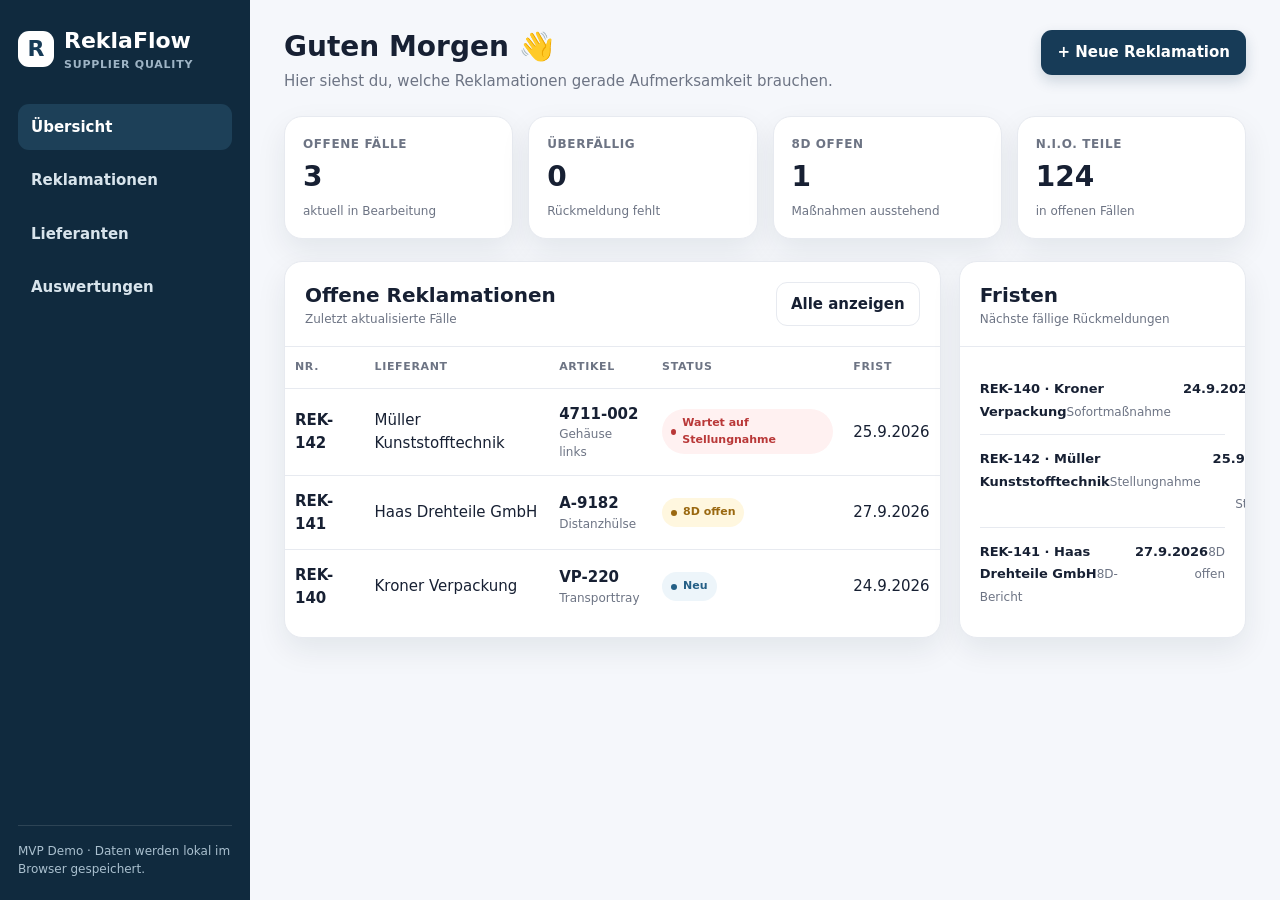
==== index.html @ ed4718e7 "Build first ReklaFlow clickable MVP" ====
<!doctype html>
<html lang="de">
<head>
<meta charset="utf-8">
<meta name="viewport" content="width=device-width,initial-scale=1">
<title>ReklaFlow – Lieferantenreklamationen einfach steuern</title>
<meta name="description" content="ReklaFlow bündelt Lieferantenreklamationen, Fristen, Stellungnahmen und 8D-Berichte in einem schlanken Workflow.">
<style>
:root{
  --bg:#f5f7fb;--card:#fff;--text:#172033;--muted:#6d7484;--line:#e7eaf0;
  --brand:#173b57;--brand2:#245f86;--soft:#edf4f8;--danger:#b93838;--dangerbg:#fff1f1;
  --warn:#9a6810;--warnbg:#fff7df;--ok:#18734b;--okbg:#eaf8f1;--shadow:0 12px 30px rgba(18,32,51,.08);
  --radius:18px;
}
*{box-sizing:border-box} body{margin:0;font:15px/1.5 Inter,system-ui,-apple-system,BlinkMacSystemFont,"Segoe UI",sans-serif;background:var(--bg);color:var(--text)}
button,input,select,textarea{font:inherit} button{cursor:pointer}
.shell{display:grid;grid-template-columns:250px 1fr;min-height:100vh}
.sidebar{background:#102a3e;color:#fff;padding:24px 18px;position:sticky;top:0;height:100vh}
.brand{display:flex;align-items:center;gap:10px;font-size:22px;font-weight:800;margin-bottom:30px}
.logo{width:36px;height:36px;border-radius:11px;background:#fff;color:#173b57;display:grid;place-items:center;font-weight:900}
.brand small{display:block;color:#9eb4c5;font-size:11px;font-weight:600;letter-spacing:.07em;text-transform:uppercase}
.nav{display:grid;gap:7px}.nav button{border:0;background:transparent;color:#d8e4ec;text-align:left;padding:12px 13px;border-radius:11px;font-weight:650}
.nav button:hover,.nav button.active{background:#1d4058;color:#fff}
.sidefoot{position:absolute;left:18px;right:18px;bottom:22px;border-top:1px solid rgba(255,255,255,.12);padding-top:16px;color:#aac0cf;font-size:12px}
.main{padding:30px 34px 60px;min-width:0}
.topbar{display:flex;justify-content:space-between;gap:20px;align-items:flex-start;margin-bottom:24px}
h1{font-size:28px;line-height:1.2;margin:0 0 6px} h2{font-size:20px;margin:0} .sub{color:var(--muted)}
.primary{border:0;background:var(--brand);color:#fff;padding:11px 16px;border-radius:11px;font-weight:750;box-shadow:0 6px 14px rgba(23,59,87,.18)}
.primary:hover{background:var(--brand2)} .secondary{border:1px solid var(--line);background:#fff;padding:10px 14px;border-radius:11px;font-weight:700;color:var(--text)}
.grid4{display:grid;grid-template-columns:repeat(4,1fr);gap:15px;margin-bottom:22px}
.stat{background:var(--card);padding:18px;border:1px solid var(--line);border-radius:var(--radius);box-shadow:var(--shadow)}
.stat .label{font-size:12px;color:var(--muted);font-weight:700;text-transform:uppercase;letter-spacing:.05em}.stat .value{font-size:28px;font-weight:850;margin-top:3px}.stat .hint{font-size:12px;color:var(--muted);margin-top:4px}
.panels{display:grid;grid-template-columns:minmax(0,1.6fr) minmax(270px,.7fr);gap:18px}
.card{background:var(--card);border:1px solid var(--line);border-radius:var(--radius);box-shadow:var(--shadow);overflow:hidden}
.cardhead{display:flex;align-items:center;justify-content:space-between;gap:14px;padding:18px 20px;border-bottom:1px solid var(--line)}
.cardbody{padding:18px 20px}.small{font-size:12px;color:var(--muted)}
table{width:100%;border-collapse:collapse} th{text-align:left;font-size:11px;text-transform:uppercase;letter-spacing:.06em;color:var(--muted);padding:12px 10px;border-bottom:1px solid var(--line)}
td{padding:14px 10px;border-bottom:1px solid var(--line);vertical-align:middle} tr:last-child td{border-bottom:0} tbody tr{cursor:pointer} tbody tr:hover{background:#fafbfd}
.badge{display:inline-flex;align-items:center;gap:6px;padding:6px 9px;border-radius:999px;font-size:11px;font-weight:800}
.badge.red{color:var(--danger);background:var(--dangerbg)}.badge.orange{color:var(--warn);background:var(--warnbg)}.badge.green{color:var(--ok);background:var(--okbg)}.badge.blue{color:#245f86;background:#edf5fa}
.dot{width:6px;height:6px;border-radius:50%;background:currentColor}
.deadline{display:flex;justify-content:space-between;gap:12px;padding:12px 0;border-bottom:1px solid var(--line)}.deadline:last-child{border-bottom:0}
.deadline b{font-size:13px}.deadline span{font-size:12px;color:var(--muted)}
.toolbar{display:flex;gap:10px;align-items:center;margin-bottom:16px;flex-wrap:wrap}.search{flex:1;min-width:240px;border:1px solid var(--line);background:#fff;border-radius:11px;padding:11px 13px}
.view{display:none}.view.active{display:block}
.empty{padding:44px 20px;text-align:center;color:var(--muted)}
.modal{position:fixed;inset:0;background:rgba(10,24,36,.48);display:none;align-items:center;justify-content:center;padding:20px;z-index:20}.modal.open{display:flex}
.dialog{width:min(780px,100%);max-height:92vh;overflow:auto;background:#fff;border-radius:22px;box-shadow:0 25px 80px rgba(0,0,0,.25)}
.dialoghead{padding:21px 24px;border-bottom:1px solid var(--line);display:flex;justify-content:space-between;align-items:center}
.dialogbody{padding:22px 24px}.dialogfoot{padding:18px 24px;border-top:1px solid var(--line);display:flex;justify-content:flex-end;gap:10px}
.close{border:0;background:#f2f4f7;width:34px;height:34px;border-radius:10px;font-size:19px}
.formgrid{display:grid;grid-template-columns:1fr 1fr;gap:15px}.field{display:grid;gap:6px}.field.full{grid-column:1/-1}.field label{font-size:12px;font-weight:750;color:#4d5564}
.field input,.field select,.field textarea{width:100%;border:1px solid #dfe3e9;border-radius:10px;padding:11px 12px;background:#fff}.field textarea{min-height:94px;resize:vertical}
.upload{border:1.5px dashed #cbd3dc;border-radius:13px;padding:22px;text-align:center;color:var(--muted);background:#fafbfc}
.detailgrid{display:grid;grid-template-columns:1fr 320px;gap:18px}.meta{display:grid;grid-template-columns:repeat(2,1fr);gap:12px}.metabox{border:1px solid var(--line);border-radius:12px;padding:13px}.metabox span{display:block;font-size:11px;color:var(--muted);text-transform:uppercase;font-weight:700}.metabox b{display:block;margin-top:4px}
.timeline{display:grid;gap:0}.event{position:relative;padding:0 0 20px 27px;border-left:2px solid #dde4e9;margin-left:7px}.event:last-child{border-left-color:transparent}.event:before{content:"";position:absolute;left:-6px;top:3px;width:10px;height:10px;border-radius:50%;background:#245f86}.event b{font-size:13px}.event p{margin:3px 0 0;color:var(--muted);font-size:12px}
.portal{max-width:860px;margin:30px auto}.portalhero{background:#102a3e;color:#fff;border-radius:20px;padding:24px;margin-bottom:16px}.portalhero p{color:#c9d8e2;margin:8px 0 0}
.portalactions{display:grid;grid-template-columns:repeat(2,1fr);gap:12px}.actionbox{border:1px solid var(--line);border-radius:14px;padding:16px;background:#fff}.actionbox h3{margin:0 0 6px;font-size:15px}.actionbox p{font-size:12px;color:var(--muted);margin:0 0 12px}
.notice{padding:12px 14px;border-radius:11px;background:var(--soft);color:#2c5875;font-size:13px;margin-bottom:16px}
@media(max-width:1000px){.grid4{grid-template-columns:repeat(2,1fr)}.panels,.detailgrid{grid-template-columns:1fr}}
@media(max-width:760px){.shell{display:block}.sidebar{position:static;height:auto;padding:16px}.brand{margin-bottom:12px}.nav{display:flex;overflow:auto}.nav button{white-space:nowrap}.sidefoot{display:none}.main{padding:20px 14px 50px}.topbar{align-items:center}.topbar .sub{display:none}.grid4{grid-template-columns:1fr 1fr;gap:10px}.stat{padding:14px}.stat .value{font-size:23px}.formgrid{grid-template-columns:1fr}.field.full{grid-column:auto}.portalactions{grid-template-columns:1fr}table{min-width:700px}.tablewrap{overflow:auto}}
</style>
</head>
<body>
<div class="shell" id="appShell">
  <aside class="sidebar">
    <div class="brand"><div class="logo">R</div><div>ReklaFlow<small>Supplier Quality</small></div></div>
    <div class="nav">
      <button class="active" data-view="dashboard">Übersicht</button>
      <button data-view="complaints">Reklamationen</button>
      <button data-view="suppliers">Lieferanten</button>
      <button data-view="reports">Auswertungen</button>
    </div>
    <div class="sidefoot">MVP Demo · Daten werden lokal im Browser gespeichert.</div>
  </aside>

  <main class="main">
    <section class="view active" id="dashboard">
      <div class="topbar"><div><h1>Guten Morgen 👋</h1><div class="sub">Hier siehst du, welche Reklamationen gerade Aufmerksamkeit brauchen.</div></div><button class="primary" onclick="openNew()">+ Neue Reklamation</button></div>
      <div class="grid4" id="stats"></div>
      <div class="panels">
        <div class="card">
          <div class="cardhead"><div><h2>Offene Reklamationen</h2><div class="small">Zuletzt aktualisierte Fälle</div></div><button class="secondary" onclick="showView('complaints')">Alle anzeigen</button></div>
          <div class="tablewrap"><table><thead><tr><th>Nr.</th><th>Lieferant</th><th>Artikel</th><th>Status</th><th>Frist</th></tr></thead><tbody id="recentRows"></tbody></table></div>
        </div>
        <div class="card">
          <div class="cardhead"><div><h2>Fristen</h2><div class="small">Nächste fällige Rückmeldungen</div></div></div>
          <div class="cardbody" id="deadlineList"></div>
        </div>
      </div>
    </section>

    <section class="view" id="complaints">
      <div class="topbar"><div><h1>Reklamationen</h1><div class="sub">Alle Lieferantenreklamationen an einem Ort.</div></div><button class="primary" onclick="openNew()">+ Neue Reklamation</button></div>
      <div class="toolbar"><input class="search" id="search" placeholder="Nr., Lieferant oder Artikel suchen…" oninput="renderComplaints()"><select id="filter" class="secondary" onchange="renderComplaints()"><option value="">Alle Status</option><option>Neu</option><option>Wartet auf Stellungnahme</option><option>8D offen</option><option>Abgeschlossen</option></select></div>
      <div class="card"><div class="tablewrap"><table><thead><tr><th>Nr.</th><th>Lieferant</th><th>Artikel</th><th>Menge n.i.O.</th><th>Status</th><th>Frist</th></tr></thead><tbody id="complaintRows"></tbody></table></div></div>
    </section>

    <section class="view" id="suppliers">
      <div class="topbar"><div><h1>Lieferanten</h1><div class="sub">Reklamationen und Reaktionszeiten im Blick.</div></div></div>
      <div class="card"><div class="tablewrap"><table><thead><tr><th>Lieferant</th><th>Fälle</th><th>Offen</th><th>n.i.O. Teile</th><th>Letzte Reklamation</th></tr></thead><tbody id="supplierRows"></tbody></table></div></div>
    </section>

    <section class="view" id="reports">
      <div class="topbar"><div><h1>Auswertungen</h1><div class="sub">Schlanke Kennzahlen statt Excel-Sammelsurium.</div></div></div>
      <div class="grid4" id="reportStats"></div>
      <div class="card"><div class="cardhead"><div><h2>Lieferantenübersicht</h2><div class="small">Basis für spätere PPM- und Kostenanalyse</div></div></div><div class="cardbody"><div class="notice">Im MVP zeigen wir bewusst nur Kennzahlen, die aus den Reklamationen entstehen. PPM, Reklamationskosten und Liefermengen kommen später als optionale Module.</div><div id="reportBars"></div></div></div>
    </section>

    <section class="view" id="detail">
      <div class="topbar"><div><button class="secondary" onclick="showView('complaints')">← Zurück</button></div><button class="secondary" onclick="openPortal()">Lieferantenansicht öffnen</button></div>
      <div id="detailContent"></div>
    </section>

    <section class="view" id="portal">
      <div class="portal">
        <button class="secondary" style="margin-bottom:14px" onclick="showView('detail')">← Interne Ansicht</button>
        <div id="portalContent"></div>
      </div>
    </section>
  </main>
</div>

<div class="modal" id="newModal">
  <div class="dialog">
    <div class="dialoghead"><div><h2>Neue Lieferantenreklamation</h2><div class="small">In wenigen Schritten dokumentieren und versenden.</div></div><button class="close" onclick="closeNew()">×</button></div>
    <div class="dialogbody">
      <div class="formgrid">
        <div class="field"><label>Lieferant *</label><input id="fSupplier" placeholder="z. B. Müller Kunststofftechnik"></div>
        <div class="field"><label>Artikelnummer *</label><input id="fPart" placeholder="z. B. 4711-002"></div>
        <div class="field"><label>Artikelbezeichnung</label><input id="fPartName" placeholder="z. B. Gehäuse links"></div>
        <div class="field"><label>Lieferschein</label><input id="fDelivery" placeholder="z. B. LS-873942"></div>
        <div class="field"><label>Liefermenge</label><input id="fQty" type="number" min="0" placeholder="500"></div>
        <div class="field"><label>Menge n.i.O. *</label><input id="fBad" type="number" min="1" placeholder="32"></div>
        <div class="field full"><label>Fehlerbeschreibung *</label><textarea id="fIssue" placeholder="Was wurde festgestellt? Wo befindet sich der Fehler?"></textarea></div>
        <div class="field"><label>Antwortfrist</label><input id="fDue" type="date"></div>
        <div class="field"><label>Geforderte Reaktion</label><select id="fReaction"><option>Stellungnahme</option><option>Sofortmaßnahme</option><option>8D-Bericht</option><option>Ersatzlieferung</option></select></div>
        <div class="field full"><label>Fotos / Anhänge</label><div class="upload">📎 Drag & Drop folgt mit Backend.<br><span class="small">Im klickbaren MVP wird der Upload nur dargestellt.</span></div></div>
      </div>
    </div>
    <div class="dialogfoot"><button class="secondary" onclick="closeNew()">Abbrechen</button><button class="primary" onclick="createComplaint()">Reklamation anlegen</button></div>
  </div>
</div>

<script>
const defaultData = [
 {id:142,supplier:"Müller Kunststofftechnik",part:"4711-002",partName:"Gehäuse links",delivery:"LS-873942",qty:500,bad:32,issue:"Kratzer auf der Sichtfläche, teilweise bis auf das Grundmaterial.",status:"Wartet auf Stellungnahme",due:"2026-09-25",reaction:"Stellungnahme",created:"2026-09-22",updated:"2026-09-23"},
 {id:141,supplier:"Haas Drehteile GmbH",part:"A-9182",partName:"Distanzhülse",delivery:"LS-77210",qty:1200,bad:18,issue:"Außendurchmesser außerhalb Zeichnungstoleranz.",status:"8D offen",due:"2026-09-27",reaction:"8D-Bericht",created:"2026-09-19",updated:"2026-09-22"},
 {id:140,supplier:"Kroner Verpackung",part:"VP-220",partName:"Transporttray",delivery:"456782",qty:800,bad:74,issue:"Trays verformt, Bauteile liegen nicht positionssicher.",status:"Neu",due:"2026-09-24",reaction:"Sofortmaßnahme",created:"2026-09-23",updated:"2026-09-23"},
 {id:139,supplier:"Müller Kunststofftechnik",part:"4711-008",partName:"Abdeckung rechts",delivery:"LS-872001",qty:300,bad:9,issue:"Farbabweichung gegenüber Freigabemuster.",status:"Abgeschlossen",due:"2026-09-20",reaction:"Stellungnahme",created:"2026-09-14",updated:"2026-09-21"}
];
let complaints = JSON.parse(localStorage.getItem("reklaflow_complaints")||"null") || defaultData;
let selectedId = complaints[0]?.id;

const fmt = d => d ? new Date(d+"T12:00:00").toLocaleDateString("de-DE") : "–";
const esc = s => String(s??"").replace(/[&<>"']/g,m=>({"&":"&amp;","<":"&lt;",">":"&gt;","\"":"&quot;","'":"&#039;"}[m]));
const statusClass = s => s==="Abgeschlossen"?"green":s==="Neu"?"blue":s==="8D offen"?"orange":"red";
const statusBadge = s => '<span class="badge '+statusClass(s)+'"><span class="dot"></span>'+esc(s)+'</span>';

function save(){localStorage.setItem("reklaflow_complaints",JSON.stringify(complaints));renderAll()}
function showView(id){
 document.querySelectorAll(".view").forEach(v=>v.classList.remove("active"));
 document.getElementById(id).classList.add("active");
 document.querySelectorAll(".nav button").forEach(b=>b.classList.toggle("active",b.dataset.view===id));
 if(id==="detail") renderDetail();
 if(id==="portal") renderPortal();
 window.scrollTo({top:0,behavior:"smooth"});
}
document.querySelectorAll(".nav button").forEach(b=>b.addEventListener("click",()=>showView(b.dataset.view)));

function renderStats(){
 const open=complaints.filter(x=>x.status!=="Abgeschlossen");
 const overdue=open.filter(x=>new Date(x.due)<new Date("2026-09-24T00:00:00"));
 const eight=open.filter(x=>x.status==="8D offen");
 const bad=open.reduce((a,x)=>a+(+x.bad||0),0);
 document.getElementById("stats").innerHTML=[
  ["Offene Fälle",open.length,"aktuell in Bearbeitung"],
  ["Überfällig",overdue.length,"Rückmeldung fehlt"],
  ["8D offen",eight.length,"Maßnahmen ausstehend"],
  ["n.i.O. Teile",bad.toLocaleString("de-DE"),"in offenen Fällen"]
 ].map((x,i)=>'<div class="stat"><div class="label">'+x[0]+'</div><div class="value">'+x[1]+'</div><div class="hint">'+x[2]+'</div></div>').join("");
 document.getElementById("reportStats").innerHTML=[
  ["Gesamtfälle",complaints.length,"seit Start"],
  ["Abgeschlossen",complaints.filter(x=>x.status==="Abgeschlossen").length,"dokumentierte Abschlüsse"],
  ["Lieferanten",new Set(complaints.map(x=>x.supplier)).size,"mit Reklamationen"],
  ["n.i.O. gesamt",complaints.reduce((a,x)=>a+(+x.bad||0),0).toLocaleString("de-DE"),"beanstandete Teile"]
 ].map(x=>'<div class="stat"><div class="label">'+x[0]+'</div><div class="value">'+x[1]+'</div><div class="hint">'+x[2]+'</div></div>').join("");
}
function row(x){return '<tr onclick="openDetail('+x.id+')"><td><b>REK-'+x.id+'</b></td><td>'+esc(x.supplier)+'</td><td><b>'+esc(x.part)+'</b><div class="small">'+esc(x.partName)+'</div></td><td>'+statusBadge(x.status)+'</td><td>'+fmt(x.due)+'</td></tr>'}
function renderRecent(){document.getElementById("recentRows").innerHTML=complaints.filter(x=>x.status!=="Abgeschlossen").slice(0,5).map(row).join("")}
function renderDeadlines(){
 const open=[...complaints].filter(x=>x.status!=="Abgeschlossen").sort((a,b)=>a.due.localeCompare(b.due)).slice(0,5);
 document.getElementById("deadlineList").innerHTML=open.map(x=>'<div class="deadline"><div><b>REK-'+x.id+' · '+esc(x.supplier)+'</b><span>'+esc(x.reaction)+'</span></div><div style="text-align:right"><b>'+fmt(x.due)+'</b><span>'+esc(x.status)+'</span></div></div>').join("") || '<div class="empty">Keine offenen Fristen.</div>';
}
function renderComplaints(){
 const q=(document.getElementById("search")?.value||"").toLowerCase(), f=document.getElementById("filter")?.value||"";
 const list=complaints.filter(x=>(!f||x.status===f)&&(!q||JSON.stringify(x).toLowerCase().includes(q)));
 document.getElementById("complaintRows").innerHTML=list.map(x=>'<tr onclick="openDetail('+x.id+')"><td><b>REK-'+x.id+'</b><div class="small">'+fmt(x.created)+'</div></td><td>'+esc(x.supplier)+'</td><td><b>'+esc(x.part)+'</b><div class="small">'+esc(x.partName)+'</div></td><td>'+esc(x.bad)+' / '+esc(x.qty||"–")+'</td><td>'+statusBadge(x.status)+'</td><td>'+fmt(x.due)+'</td></tr>').join("") || '<tr><td colspan="6"><div class="empty">Keine Reklamationen gefunden.</div></td></tr>';
}
function suppliers(){
 const map={};
 complaints.forEach(x=>{map[x.supplier]??={name:x.supplier,cases:0,open:0,bad:0,last:x.created};let s=map[x.supplier];s.cases++;s.bad+=+x.bad||0;if(x.status!=="Abgeschlossen")s.open++;if(x.created>s.last)s.last=x.created});
 return Object.values(map).sort((a,b)=>b.cases-a.cases);
}
function renderSuppliers(){document.getElementById("supplierRows").innerHTML=suppliers().map(s=>'<tr><td><b>'+esc(s.name)+'</b></td><td>'+s.cases+'</td><td>'+s.open+'</td><td>'+s.bad+'</td><td>'+fmt(s.last)+'</td></tr>').join("")}
function renderReports(){
 const max=Math.max(...suppliers().map(s=>s.cases),1);
 document.getElementById("reportBars").innerHTML=suppliers().map(s=>'<div style="margin:15px 0"><div style="display:flex;justify-content:space-between;gap:10px;margin-bottom:6px"><b>'+esc(s.name)+'</b><span class="small">'+s.cases+' Fälle</span></div><div style="height:9px;border-radius:99px;background:#edf0f4;overflow:hidden"><div style="width:'+(s.cases/max*100)+'%;height:100%;background:#245f86;border-radius:99px"></div></div></div>').join("");
}
function openDetail(id){selectedId=id;showView("detail")}
function current(){return complaints.find(x=>x.id===selectedId)}
function renderDetail(){
 const x=current(); if(!x){showView("complaints");return}
 document.getElementById("detailContent").innerHTML=`
 <div class="card" style="margin-bottom:18px"><div class="cardhead"><div><div class="small">REK-${x.id}</div><h2>${esc(x.supplier)}</h2></div>${statusBadge(x.status)}</div>
 <div class="cardbody"><div class="meta">
   <div class="metabox"><span>Artikel</span><b>${esc(x.part)} · ${esc(x.partName)}</b></div>
   <div class="metabox"><span>Lieferschein</span><b>${esc(x.delivery||"–")}</b></div>
   <div class="metabox"><span>Beanstandung</span><b>${esc(x.bad)} von ${esc(x.qty||"–")} Teilen</b></div>
   <div class="metabox"><span>Antwortfrist</span><b>${fmt(x.due)}</b></div>
 </div></div></div>
 <div class="detailgrid">
   <div class="card"><div class="cardhead"><h2>Fehler & Bearbeitung</h2></div><div class="cardbody">
     <div class="small">FEHLERBESCHREIBUNG</div><p style="font-size:16px">${esc(x.issue)}</p>
     <div class="notice">📷 Im nächsten Schritt werden hier Fotos, Lieferschein und weitere Anhänge direkt am Fall gespeichert.</div>
     <div style="display:flex;gap:10px;flex-wrap:wrap">
       <button class="secondary" onclick="setStatus('Wartet auf Stellungnahme')">Stellungnahme anfordern</button>
       <button class="secondary" onclick="setStatus('8D offen')">8D anfordern</button>
       <button class="primary" onclick="setStatus('Abgeschlossen')">Fall abschließen</button>
     </div>
   </div></div>
   <div class="card"><div class="cardhead"><h2>Verlauf</h2></div><div class="cardbody"><div class="timeline">
     <div class="event"><b>Reklamation angelegt</b><p>${fmt(x.created)} · interne Erfassung</p></div>
     <div class="event"><b>Lieferant informiert</b><p>Persönlicher Link bereitgestellt</p></div>
     <div class="event"><b>${esc(x.reaction)} angefordert</b><p>Frist: ${fmt(x.due)}</p></div>
   </div></div></div>
 </div>`;
}
function setStatus(s){const x=current();if(!x)return;x.status=s;x.updated="2026-09-24";save();renderDetail()}
function openPortal(){showView("portal")}
function renderPortal(){
 const x=current(); if(!x)return;
 document.getElementById("portalContent").innerHTML=`
 <div class="portalhero"><div class="small" style="color:#a9c0d0">REKLAMATION REK-${x.id}</div><h1 style="margin-top:5px">${esc(x.supplier)}</h1><p>Bitte bearbeiten Sie die untenstehende Reklamation bis ${fmt(x.due)}.</p></div>
 <div class="card" style="margin-bottom:16px"><div class="cardbody"><div class="meta">
  <div class="metabox"><span>Artikel</span><b>${esc(x.part)} · ${esc(x.partName)}</b></div>
  <div class="metabox"><span>Menge</span><b>${esc(x.bad)} von ${esc(x.qty||"–")} beanstandet</b></div>
 </div><div style="margin-top:16px"><div class="small">FEHLERBESCHREIBUNG</div><p>${esc(x.issue)}</p></div></div></div>
 <div class="portalactions">
  <div class="actionbox"><h3>✓ Reklamation bestätigen</h3><p>Bestätigen Sie den Erhalt und die Bearbeitung des Falls.</p><button class="secondary" onclick="supplierAction('Wartet auf Stellungnahme','Eingang bestätigt')">Eingang bestätigen</button></div>
  <div class="actionbox"><h3>🛠 Sofortmaßnahme melden</h3><p>Teilen Sie mit, wie weitere fehlerhafte Lieferungen verhindert werden.</p><button class="secondary" onclick="supplierAction('8D offen','Sofortmaßnahme eingereicht')">Sofortmaßnahme senden</button></div>
  <div class="actionbox"><h3>📄 8D / Stellungnahme</h3><p>Bericht hochladen oder strukturiert im Portal bearbeiten.</p><button class="secondary" onclick="supplierAction('8D offen','8D-Bearbeitung gestartet')">Bearbeitung starten</button></div>
  <div class="actionbox"><h3>📦 Ersatzlieferung</h3><p>Termin und Menge einer Ersatzlieferung rückmelden.</p><button class="secondary" onclick="alert('MVP: Ersatzlieferungsdialog folgt im Backend-Schritt.')">Ersatzlieferung melden</button></div>
 </div>`;
}
function supplierAction(status,msg){const x=current();if(!x)return;x.status=status;x.updated="2026-09-24";save();alert(msg+" – im MVP lokal gespeichert.");renderPortal()}

function openNew(){
 document.getElementById("newModal").classList.add("open");
 const d=new Date();d.setDate(d.getDate()+5);document.getElementById("fDue").value=d.toISOString().slice(0,10);
}
function closeNew(){document.getElementById("newModal").classList.remove("open")}
function createComplaint(){
 const supplier=document.getElementById("fSupplier").value.trim(),part=document.getElementById("fPart").value.trim(),bad=+document.getElementById("fBad").value,issue=document.getElementById("fIssue").value.trim();
 if(!supplier||!part||!bad||!issue){alert("Bitte Lieferant, Artikelnummer, Menge n.i.O. und Fehlerbeschreibung ausfüllen.");return}
 const next=Math.max(...complaints.map(x=>x.id),100)+1, today=new Date().toISOString().slice(0,10);
 const x={id:next,supplier,part,partName:document.getElementById("fPartName").value.trim(),delivery:document.getElementById("fDelivery").value.trim(),qty:+document.getElementById("fQty").value||0,bad,issue,status:"Neu",due:document.getElementById("fDue").value,reaction:document.getElementById("fReaction").value,created:today,updated:today};
 complaints.unshift(x);selectedId=x.id;save();closeNew();
 ["fSupplier","fPart","fPartName","fDelivery","fQty","fBad","fIssue"].forEach(id=>document.getElementById(id).value="");
 showView("detail");
}
function renderAll(){renderStats();renderRecent();renderDeadlines();renderComplaints();renderSuppliers();renderReports()}
renderAll();
</script>
</body>
</html>
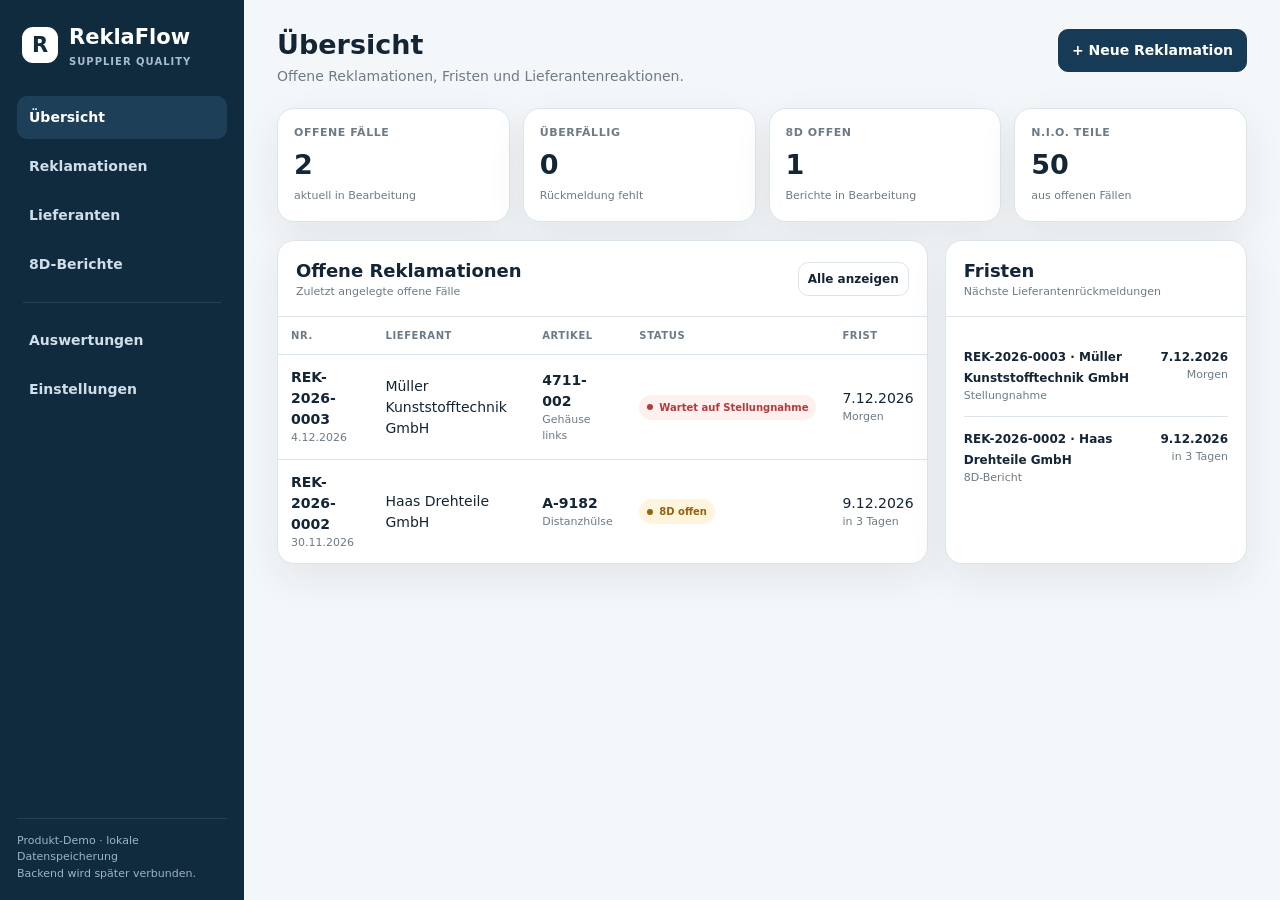
==== commit 80a70c63: "Upgrade ReklaFlow to full product demo shell" ====
--- a/index.html
+++ b/index.html
@@ -3,274 +3,150 @@
 <head>
 <meta charset="utf-8">
 <meta name="viewport" content="width=device-width,initial-scale=1">
-<title>ReklaFlow – Lieferantenreklamationen einfach steuern</title>
-<meta name="description" content="ReklaFlow bündelt Lieferantenreklamationen, Fristen, Stellungnahmen und 8D-Berichte in einem schlanken Workflow.">
-<style>
-:root{
-  --bg:#f5f7fb;--card:#fff;--text:#172033;--muted:#6d7484;--line:#e7eaf0;
-  --brand:#173b57;--brand2:#245f86;--soft:#edf4f8;--danger:#b93838;--dangerbg:#fff1f1;
-  --warn:#9a6810;--warnbg:#fff7df;--ok:#18734b;--okbg:#eaf8f1;--shadow:0 12px 30px rgba(18,32,51,.08);
-  --radius:18px;
-}
-*{box-sizing:border-box} body{margin:0;font:15px/1.5 Inter,system-ui,-apple-system,BlinkMacSystemFont,"Segoe UI",sans-serif;background:var(--bg);color:var(--text)}
-button,input,select,textarea{font:inherit} button{cursor:pointer}
-.shell{display:grid;grid-template-columns:250px 1fr;min-height:100vh}
-.sidebar{background:#102a3e;color:#fff;padding:24px 18px;position:sticky;top:0;height:100vh}
-.brand{display:flex;align-items:center;gap:10px;font-size:22px;font-weight:800;margin-bottom:30px}
-.logo{width:36px;height:36px;border-radius:11px;background:#fff;color:#173b57;display:grid;place-items:center;font-weight:900}
-.brand small{display:block;color:#9eb4c5;font-size:11px;font-weight:600;letter-spacing:.07em;text-transform:uppercase}
-.nav{display:grid;gap:7px}.nav button{border:0;background:transparent;color:#d8e4ec;text-align:left;padding:12px 13px;border-radius:11px;font-weight:650}
-.nav button:hover,.nav button.active{background:#1d4058;color:#fff}
-.sidefoot{position:absolute;left:18px;right:18px;bottom:22px;border-top:1px solid rgba(255,255,255,.12);padding-top:16px;color:#aac0cf;font-size:12px}
-.main{padding:30px 34px 60px;min-width:0}
-.topbar{display:flex;justify-content:space-between;gap:20px;align-items:flex-start;margin-bottom:24px}
-h1{font-size:28px;line-height:1.2;margin:0 0 6px} h2{font-size:20px;margin:0} .sub{color:var(--muted)}
-.primary{border:0;background:var(--brand);color:#fff;padding:11px 16px;border-radius:11px;font-weight:750;box-shadow:0 6px 14px rgba(23,59,87,.18)}
-.primary:hover{background:var(--brand2)} .secondary{border:1px solid var(--line);background:#fff;padding:10px 14px;border-radius:11px;font-weight:700;color:var(--text)}
-.grid4{display:grid;grid-template-columns:repeat(4,1fr);gap:15px;margin-bottom:22px}
-.stat{background:var(--card);padding:18px;border:1px solid var(--line);border-radius:var(--radius);box-shadow:var(--shadow)}
-.stat .label{font-size:12px;color:var(--muted);font-weight:700;text-transform:uppercase;letter-spacing:.05em}.stat .value{font-size:28px;font-weight:850;margin-top:3px}.stat .hint{font-size:12px;color:var(--muted);margin-top:4px}
-.panels{display:grid;grid-template-columns:minmax(0,1.6fr) minmax(270px,.7fr);gap:18px}
-.card{background:var(--card);border:1px solid var(--line);border-radius:var(--radius);box-shadow:var(--shadow);overflow:hidden}
-.cardhead{display:flex;align-items:center;justify-content:space-between;gap:14px;padding:18px 20px;border-bottom:1px solid var(--line)}
-.cardbody{padding:18px 20px}.small{font-size:12px;color:var(--muted)}
-table{width:100%;border-collapse:collapse} th{text-align:left;font-size:11px;text-transform:uppercase;letter-spacing:.06em;color:var(--muted);padding:12px 10px;border-bottom:1px solid var(--line)}
-td{padding:14px 10px;border-bottom:1px solid var(--line);vertical-align:middle} tr:last-child td{border-bottom:0} tbody tr{cursor:pointer} tbody tr:hover{background:#fafbfd}
-.badge{display:inline-flex;align-items:center;gap:6px;padding:6px 9px;border-radius:999px;font-size:11px;font-weight:800}
-.badge.red{color:var(--danger);background:var(--dangerbg)}.badge.orange{color:var(--warn);background:var(--warnbg)}.badge.green{color:var(--ok);background:var(--okbg)}.badge.blue{color:#245f86;background:#edf5fa}
-.dot{width:6px;height:6px;border-radius:50%;background:currentColor}
-.deadline{display:flex;justify-content:space-between;gap:12px;padding:12px 0;border-bottom:1px solid var(--line)}.deadline:last-child{border-bottom:0}
-.deadline b{font-size:13px}.deadline span{font-size:12px;color:var(--muted)}
-.toolbar{display:flex;gap:10px;align-items:center;margin-bottom:16px;flex-wrap:wrap}.search{flex:1;min-width:240px;border:1px solid var(--line);background:#fff;border-radius:11px;padding:11px 13px}
-.view{display:none}.view.active{display:block}
-.empty{padding:44px 20px;text-align:center;color:var(--muted)}
-.modal{position:fixed;inset:0;background:rgba(10,24,36,.48);display:none;align-items:center;justify-content:center;padding:20px;z-index:20}.modal.open{display:flex}
-.dialog{width:min(780px,100%);max-height:92vh;overflow:auto;background:#fff;border-radius:22px;box-shadow:0 25px 80px rgba(0,0,0,.25)}
-.dialoghead{padding:21px 24px;border-bottom:1px solid var(--line);display:flex;justify-content:space-between;align-items:center}
-.dialogbody{padding:22px 24px}.dialogfoot{padding:18px 24px;border-top:1px solid var(--line);display:flex;justify-content:flex-end;gap:10px}
-.close{border:0;background:#f2f4f7;width:34px;height:34px;border-radius:10px;font-size:19px}
-.formgrid{display:grid;grid-template-columns:1fr 1fr;gap:15px}.field{display:grid;gap:6px}.field.full{grid-column:1/-1}.field label{font-size:12px;font-weight:750;color:#4d5564}
-.field input,.field select,.field textarea{width:100%;border:1px solid #dfe3e9;border-radius:10px;padding:11px 12px;background:#fff}.field textarea{min-height:94px;resize:vertical}
-.upload{border:1.5px dashed #cbd3dc;border-radius:13px;padding:22px;text-align:center;color:var(--muted);background:#fafbfc}
-.detailgrid{display:grid;grid-template-columns:1fr 320px;gap:18px}.meta{display:grid;grid-template-columns:repeat(2,1fr);gap:12px}.metabox{border:1px solid var(--line);border-radius:12px;padding:13px}.metabox span{display:block;font-size:11px;color:var(--muted);text-transform:uppercase;font-weight:700}.metabox b{display:block;margin-top:4px}
-.timeline{display:grid;gap:0}.event{position:relative;padding:0 0 20px 27px;border-left:2px solid #dde4e9;margin-left:7px}.event:last-child{border-left-color:transparent}.event:before{content:"";position:absolute;left:-6px;top:3px;width:10px;height:10px;border-radius:50%;background:#245f86}.event b{font-size:13px}.event p{margin:3px 0 0;color:var(--muted);font-size:12px}
-.portal{max-width:860px;margin:30px auto}.portalhero{background:#102a3e;color:#fff;border-radius:20px;padding:24px;margin-bottom:16px}.portalhero p{color:#c9d8e2;margin:8px 0 0}
-.portalactions{display:grid;grid-template-columns:repeat(2,1fr);gap:12px}.actionbox{border:1px solid var(--line);border-radius:14px;padding:16px;background:#fff}.actionbox h3{margin:0 0 6px;font-size:15px}.actionbox p{font-size:12px;color:var(--muted);margin:0 0 12px}
-.notice{padding:12px 14px;border-radius:11px;background:var(--soft);color:#2c5875;font-size:13px;margin-bottom:16px}
-@media(max-width:1000px){.grid4{grid-template-columns:repeat(2,1fr)}.panels,.detailgrid{grid-template-columns:1fr}}
-@media(max-width:760px){.shell{display:block}.sidebar{position:static;height:auto;padding:16px}.brand{margin-bottom:12px}.nav{display:flex;overflow:auto}.nav button{white-space:nowrap}.sidefoot{display:none}.main{padding:20px 14px 50px}.topbar{align-items:center}.topbar .sub{display:none}.grid4{grid-template-columns:1fr 1fr;gap:10px}.stat{padding:14px}.stat .value{font-size:23px}.formgrid{grid-template-columns:1fr}.field.full{grid-column:auto}.portalactions{grid-template-columns:1fr}table{min-width:700px}.tablewrap{overflow:auto}}
-</style>
+<meta name="theme-color" content="#102a3e">
+<title>ReklaFlow – Lieferantenreklamationen</title>
+<meta name="description" content="ReklaFlow bündelt Lieferantenreklamationen, Fristen, 8D-Berichte und Lieferantenrückmeldungen in einem schlanken Workflow.">
+<link rel="stylesheet" href="styles.css">
 </head>
 <body>
-<div class="shell" id="appShell">
-  <aside class="sidebar">
-    <div class="brand"><div class="logo">R</div><div>ReklaFlow<small>Supplier Quality</small></div></div>
-    <div class="nav">
-      <button class="active" data-view="dashboard">Übersicht</button>
-      <button data-view="complaints">Reklamationen</button>
-      <button data-view="suppliers">Lieferanten</button>
-      <button data-view="reports">Auswertungen</button>
-    </div>
-    <div class="sidefoot">MVP Demo · Daten werden lokal im Browser gespeichert.</div>
-  </aside>
+<div class="app">
+ <aside class="sidebar">
+  <div class="brand"><span class="brandmark">R</span><span>ReklaFlow<small>Supplier Quality</small></span></div>
+  <nav class="nav">
+   <button data-view="dashboard">Übersicht</button>
+   <button data-view="complaints">Reklamationen</button>
+   <button data-view="suppliers">Lieferanten</button>
+   <button data-view="eightd">8D-Berichte</button>
+   <div class="sep"></div>
+   <button data-view="analytics">Auswertungen</button>
+   <button data-view="settings">Einstellungen</button>
+  </nav>
+  <div class="sidebarFooter">Produkt-Demo · lokale Datenspeicherung<br>Backend wird später verbunden.</div>
+ </aside>
 
-  <main class="main">
-    <section class="view active" id="dashboard">
-      <div class="topbar"><div><h1>Guten Morgen 👋</h1><div class="sub">Hier siehst du, welche Reklamationen gerade Aufmerksamkeit brauchen.</div></div><button class="primary" onclick="openNew()">+ Neue Reklamation</button></div>
-      <div class="grid4" id="stats"></div>
-      <div class="panels">
-        <div class="card">
-          <div class="cardhead"><div><h2>Offene Reklamationen</h2><div class="small">Zuletzt aktualisierte Fälle</div></div><button class="secondary" onclick="showView('complaints')">Alle anzeigen</button></div>
-          <div class="tablewrap"><table><thead><tr><th>Nr.</th><th>Lieferant</th><th>Artikel</th><th>Status</th><th>Frist</th></tr></thead><tbody id="recentRows"></tbody></table></div>
-        </div>
-        <div class="card">
-          <div class="cardhead"><div><h2>Fristen</h2><div class="small">Nächste fällige Rückmeldungen</div></div></div>
-          <div class="cardbody" id="deadlineList"></div>
-        </div>
-      </div>
-    </section>
+ <main class="main">
+  <section class="view" id="dashboard">
+   <div class="topbar"><div><h1>Übersicht</h1><div class="sub">Offene Reklamationen, Fristen und Lieferantenreaktionen.</div></div><div class="actions"><button class="btn primary" onclick="openNewCase()">+ Neue Reklamation</button></div></div>
+   <div class="grid4" id="dashboardStats"></div>
+   <div class="columns">
+    <div class="card"><div class="cardHead"><div><h2>Offene Reklamationen</h2><div class="small">Zuletzt angelegte offene Fälle</div></div><button class="btn sm" onclick="showView('complaints')">Alle anzeigen</button></div><div class="tableWrap"><table><thead><tr><th>Nr.</th><th>Lieferant</th><th>Artikel</th><th>Status</th><th>Frist</th></tr></thead><tbody id="dashboardRows"></tbody></table></div></div>
+    <div class="card"><div class="cardHead"><div><h2>Fristen</h2><div class="small">Nächste Lieferantenrückmeldungen</div></div></div><div class="cardBody" id="deadlineList"></div></div>
+   </div>
+  </section>
 
-    <section class="view" id="complaints">
-      <div class="topbar"><div><h1>Reklamationen</h1><div class="sub">Alle Lieferantenreklamationen an einem Ort.</div></div><button class="primary" onclick="openNew()">+ Neue Reklamation</button></div>
-      <div class="toolbar"><input class="search" id="search" placeholder="Nr., Lieferant oder Artikel suchen…" oninput="renderComplaints()"><select id="filter" class="secondary" onchange="renderComplaints()"><option value="">Alle Status</option><option>Neu</option><option>Wartet auf Stellungnahme</option><option>8D offen</option><option>Abgeschlossen</option></select></div>
-      <div class="card"><div class="tablewrap"><table><thead><tr><th>Nr.</th><th>Lieferant</th><th>Artikel</th><th>Menge n.i.O.</th><th>Status</th><th>Frist</th></tr></thead><tbody id="complaintRows"></tbody></table></div></div>
-    </section>
+  <section class="view" id="complaints">
+   <div class="topbar"><div><h1>Reklamationen</h1><div class="sub">Alle Lieferantenreklamationen zentral verwalten.</div></div><div class="actions"><button class="btn primary" onclick="openNewCase()">+ Neue Reklamation</button></div></div>
+   <div class="toolbar">
+    <input class="search" id="complaintSearch" placeholder="Nr., Lieferant, Artikel oder Fehler suchen…" oninput="renderComplaints()">
+    <select class="select" id="complaintFilter" onchange="renderComplaints()"><option value="">Alle Status</option><option>Neu</option><option>Versendet</option><option>Wartet auf Stellungnahme</option><option>8D offen</option><option>Wirksamkeitsprüfung</option><option>Abgeschlossen</option></select>
+    <select class="select" id="priorityFilter" onchange="renderComplaints()"><option value="">Alle Prioritäten</option><option>Hoch</option><option>Mittel</option><option>Niedrig</option></select>
+   </div>
+   <div class="card"><div class="tableWrap"><table><thead><tr><th>Nr.</th><th>Lieferant</th><th>Artikel</th><th>n.i.O.</th><th>Status</th><th>Frist</th></tr></thead><tbody id="complaintRows"></tbody></table></div></div>
+  </section>
 
-    <section class="view" id="suppliers">
-      <div class="topbar"><div><h1>Lieferanten</h1><div class="sub">Reklamationen und Reaktionszeiten im Blick.</div></div></div>
-      <div class="card"><div class="tablewrap"><table><thead><tr><th>Lieferant</th><th>Fälle</th><th>Offen</th><th>n.i.O. Teile</th><th>Letzte Reklamation</th></tr></thead><tbody id="supplierRows"></tbody></table></div></div>
-    </section>
+  <section class="view" id="suppliers">
+   <div class="topbar"><div><h1>Lieferanten</h1><div class="sub">Kontakte und Reklamationshistorie im Überblick.</div></div><div class="actions"><button class="btn primary" onclick="openSupplierModal()">+ Lieferant</button></div></div>
+   <div class="card"><div class="tableWrap"><table><thead><tr><th>Lieferant</th><th>Kontakt</th><th>Fälle</th><th>Offen</th><th>n.i.O. Teile</th><th>Letzter Fall</th></tr></thead><tbody id="supplierRows"></tbody></table></div></div>
+  </section>
 
-    <section class="view" id="reports">
-      <div class="topbar"><div><h1>Auswertungen</h1><div class="sub">Schlanke Kennzahlen statt Excel-Sammelsurium.</div></div></div>
-      <div class="grid4" id="reportStats"></div>
-      <div class="card"><div class="cardhead"><div><h2>Lieferantenübersicht</h2><div class="small">Basis für spätere PPM- und Kostenanalyse</div></div></div><div class="cardbody"><div class="notice">Im MVP zeigen wir bewusst nur Kennzahlen, die aus den Reklamationen entstehen. PPM, Reklamationskosten und Liefermengen kommen später als optionale Module.</div><div id="reportBars"></div></div></div>
-    </section>
+  <section class="view" id="eightd">
+   <div class="topbar"><div><h1>8D-Berichte</h1><div class="sub">Strukturierte Ursachen- und Maßnahmenbearbeitung je Reklamation.</div></div></div>
+   <div class="alert" style="margin-bottom:13px">8D bleibt immer direkt mit der Reklamation verknüpft. Kein separates Word-Dokument, das später gesucht werden muss.</div>
+   <div class="card"><div class="tableWrap"><table><thead><tr><th>Reklamation / Lieferant</th><th>Artikel</th><th>Fortschritt</th><th>Status</th><th>Frist</th></tr></thead><tbody id="eightdRows"></tbody></table></div></div>
+  </section>
 
-    <section class="view" id="detail">
-      <div class="topbar"><div><button class="secondary" onclick="showView('complaints')">← Zurück</button></div><button class="secondary" onclick="openPortal()">Lieferantenansicht öffnen</button></div>
-      <div id="detailContent"></div>
-    </section>
+  <section class="view" id="analytics">
+   <div class="topbar"><div><h1>Auswertungen</h1><div class="sub">Kennzahlen aus den vorhandenen Reklamationsdaten.</div></div></div>
+   <div class="grid4" id="analyticsStats"></div>
+   <div class="columns">
+    <div class="card"><div class="cardHead"><h2>Reklamationen nach Lieferant</h2></div><div class="cardBody" id="supplierBars"></div></div>
+    <div class="card"><div class="cardHead"><h2>Fehlerkategorien</h2></div><div class="cardBody" id="categoryBars"></div></div>
+   </div>
+  </section>
 
-    <section class="view" id="portal">
-      <div class="portal">
-        <button class="secondary" style="margin-bottom:14px" onclick="showView('detail')">← Interne Ansicht</button>
-        <div id="portalContent"></div>
-      </div>
-    </section>
-  </main>
+  <section class="view" id="settings">
+   <div class="topbar"><div><h1>Einstellungen</h1><div class="sub">Firmendaten und lokale Demo-Verwaltung.</div></div><div class="actions"><button class="btn primary" onclick="saveSettings()">Speichern</button></div></div>
+   <div class="columns">
+    <div class="card"><div class="cardHead"><h2>Unternehmen</h2></div><div class="cardBody"><div class="formGrid">
+     <div class="field full"><label>Firmenname</label><input id="setCompany"></div>
+     <div class="field"><label>Ansprechpartner / Bereich</label><input id="setContact"></div>
+     <div class="field"><label>E-Mail</label><input id="setEmail" type="email"></div>
+     <div class="field"><label>Reklamationspräfix</label><input id="setPrefix"></div>
+     <div class="field"><label>Standard-Antwortfrist in Tagen</label><input id="setDue" type="number" min="1"></div>
+     <div class="field"><label>Erinnerung vor Frist in Tagen</label><input id="setReminder" type="number" min="0"></div>
+    </div></div></div>
+    <div class="card"><div class="cardHead"><h2>Daten</h2></div><div class="cardBody">
+     <div class="settingRow"><div><b>Backup exportieren</b><span>Alle lokalen Reklamationen und Lieferanten als JSON sichern.</span></div><button class="btn sm" onclick="exportData()">Export</button></div>
+     <div class="settingRow"><div><b>Backup importieren</b><span>Ein vorher exportiertes ReklaFlow-Backup einlesen.</span></div><label class="btn sm" style="cursor:pointer">Import<input type="file" accept=".json,application/json" style="display:none" onchange="importData(this)"></label></div>
+     <div class="settingRow"><div><b>Demo zurücksetzen</b><span>Lokale Daten auf den Ausgangsstand zurücksetzen.</span></div><button class="btn sm danger" onclick="resetDemo()">Zurücksetzen</button></div>
+    </div></div>
+   </div>
+  </section>
+
+  <section class="view" id="detail">
+   <div class="topbar"><div><button class="btn" onclick="showView('complaints')">← Reklamationen</button></div><div class="actions"></div></div>
+   <div id="detailContent"></div>
+  </section>
+
+  <section class="view" id="portal"><div id="portalContent"></div></section>
+ </main>
 </div>
 
-<div class="modal" id="newModal">
-  <div class="dialog">
-    <div class="dialoghead"><div><h2>Neue Lieferantenreklamation</h2><div class="small">In wenigen Schritten dokumentieren und versenden.</div></div><button class="close" onclick="closeNew()">×</button></div>
-    <div class="dialogbody">
-      <div class="formgrid">
-        <div class="field"><label>Lieferant *</label><input id="fSupplier" placeholder="z. B. Müller Kunststofftechnik"></div>
-        <div class="field"><label>Artikelnummer *</label><input id="fPart" placeholder="z. B. 4711-002"></div>
-        <div class="field"><label>Artikelbezeichnung</label><input id="fPartName" placeholder="z. B. Gehäuse links"></div>
-        <div class="field"><label>Lieferschein</label><input id="fDelivery" placeholder="z. B. LS-873942"></div>
-        <div class="field"><label>Liefermenge</label><input id="fQty" type="number" min="0" placeholder="500"></div>
-        <div class="field"><label>Menge n.i.O. *</label><input id="fBad" type="number" min="1" placeholder="32"></div>
-        <div class="field full"><label>Fehlerbeschreibung *</label><textarea id="fIssue" placeholder="Was wurde festgestellt? Wo befindet sich der Fehler?"></textarea></div>
-        <div class="field"><label>Antwortfrist</label><input id="fDue" type="date"></div>
-        <div class="field"><label>Geforderte Reaktion</label><select id="fReaction"><option>Stellungnahme</option><option>Sofortmaßnahme</option><option>8D-Bericht</option><option>Ersatzlieferung</option></select></div>
-        <div class="field full"><label>Fotos / Anhänge</label><div class="upload">📎 Drag & Drop folgt mit Backend.<br><span class="small">Im klickbaren MVP wird der Upload nur dargestellt.</span></div></div>
-      </div>
-    </div>
-    <div class="dialogfoot"><button class="secondary" onclick="closeNew()">Abbrechen</button><button class="primary" onclick="createComplaint()">Reklamation anlegen</button></div>
-  </div>
+<div class="modal" id="caseModal">
+ <div class="dialog">
+  <div class="dialogHead"><div><h2>Neue Lieferantenreklamation</h2><div class="small">Fehler dokumentieren und Bearbeitung starten.</div></div><button class="close" onclick="closeModal('caseModal')">×</button></div>
+  <form id="caseForm" onsubmit="event.preventDefault();createCase()">
+   <div class="dialogBody"><div class="formGrid">
+    <div class="field full"><label>Lieferant *</label><select id="cSupplier"><option value="">Lieferant wählen…</option></select></div>
+    <div class="field"><label>Artikelnummer *</label><input id="cArticle" placeholder="z. B. 4711-002"></div>
+    <div class="field"><label>Artikelbezeichnung</label><input id="cArticleName" placeholder="z. B. Gehäuse links"></div>
+    <div class="field"><label>Bestellnummer</label><input id="cPO" placeholder="z. B. 45008152"></div>
+    <div class="field"><label>Lieferschein</label><input id="cDelivery" placeholder="z. B. LS-873942"></div>
+    <div class="field"><label>Charge / Los</label><input id="cBatch"></div>
+    <div class="field"><label>Lieferdatum</label><input id="cDeliveryDate" type="date"></div>
+    <div class="field"><label>Liefermenge</label><input id="cQty" type="number" min="0"></div>
+    <div class="field"><label>Menge n.i.O. *</label><input id="cBad" type="number" min="1"></div>
+    <div class="field"><label>Fehlerkategorie</label><select id="cCategory"><option>Oberfläche</option><option>Maßabweichung</option><option>Funktion</option><option>Material</option><option>Verpackung</option><option>Dokumentation</option><option>Sonstige</option></select></div>
+    <div class="field"><label>Priorität</label><select id="cPriority"><option>Hoch</option><option selected>Mittel</option><option>Niedrig</option></select></div>
+    <div class="field"><label>Geforderte Reaktion</label><select id="cRequested"><option>Stellungnahme</option><option>Sofortmaßnahme</option><option>8D-Bericht</option><option>Ersatzlieferung</option></select></div>
+    <div class="field"><label>Antwortfrist</label><input id="cDue" type="date"></div>
+    <div class="field"><label>Reklamationskosten</label><input id="cCost" type="number" min="0" step="0.01"></div>
+    <div class="field full"><label>Fehlerbeschreibung *</label><textarea id="cIssue" placeholder="Was wurde festgestellt? Wo befindet sich der Fehler? Welche Auswirkung hat er?"></textarea></div>
+    <div class="field full"><label>Fotos / Anhänge</label><div class="drop"><input id="cFiles" type="file" multiple><div class="small" style="margin-top:6px">In der lokalen Demo werden Dateiname und Größe gespeichert. Im späteren Backend werden die Dateien selbst gespeichert.</div></div></div>
+   </div></div>
+   <div class="dialogFoot"><button type="button" class="btn" onclick="closeModal('caseModal')">Abbrechen</button><button class="btn primary" type="submit">Reklamation anlegen</button></div>
+  </form>
+ </div>
 </div>
 
-<script>
-const defaultData = [
- {id:142,supplier:"Müller Kunststofftechnik",part:"4711-002",partName:"Gehäuse links",delivery:"LS-873942",qty:500,bad:32,issue:"Kratzer auf der Sichtfläche, teilweise bis auf das Grundmaterial.",status:"Wartet auf Stellungnahme",due:"2026-09-25",reaction:"Stellungnahme",created:"2026-09-22",updated:"2026-09-23"},
- {id:141,supplier:"Haas Drehteile GmbH",part:"A-9182",partName:"Distanzhülse",delivery:"LS-77210",qty:1200,bad:18,issue:"Außendurchmesser außerhalb Zeichnungstoleranz.",status:"8D offen",due:"2026-09-27",reaction:"8D-Bericht",created:"2026-09-19",updated:"2026-09-22"},
- {id:140,supplier:"Kroner Verpackung",part:"VP-220",partName:"Transporttray",delivery:"456782",qty:800,bad:74,issue:"Trays verformt, Bauteile liegen nicht positionssicher.",status:"Neu",due:"2026-09-24",reaction:"Sofortmaßnahme",created:"2026-09-23",updated:"2026-09-23"},
- {id:139,supplier:"Müller Kunststofftechnik",part:"4711-008",partName:"Abdeckung rechts",delivery:"LS-872001",qty:300,bad:9,issue:"Farbabweichung gegenüber Freigabemuster.",status:"Abgeschlossen",due:"2026-09-20",reaction:"Stellungnahme",created:"2026-09-14",updated:"2026-09-21"}
-];
-let complaints = JSON.parse(localStorage.getItem("reklaflow_complaints")||"null") || defaultData;
-let selectedId = complaints[0]?.id;
+<div class="modal" id="supplierModal">
+ <div class="dialog sm">
+  <div class="dialogHead"><h2>Lieferant anlegen</h2><button class="close" onclick="closeModal('supplierModal')">×</button></div>
+  <form id="supplierForm" onsubmit="event.preventDefault();createSupplier()"><div class="dialogBody"><div class="formGrid">
+   <div class="field full"><label>Firmenname *</label><input id="sName"></div>
+   <div class="field"><label>Lieferantennummer</label><input id="sNo"></div>
+   <div class="field"><label>Ort</label><input id="sCity"></div>
+   <div class="field"><label>Ansprechpartner</label><input id="sContact"></div>
+   <div class="field"><label>E-Mail</label><input id="sEmail" type="email"></div>
+   <div class="field full"><label>Telefon</label><input id="sPhone"></div>
+  </div></div><div class="dialogFoot"><button type="button" class="btn" onclick="closeModal('supplierModal')">Abbrechen</button><button class="btn primary">Lieferant anlegen</button></div></form>
+ </div>
+</div>
 
-const fmt = d => d ? new Date(d+"T12:00:00").toLocaleDateString("de-DE") : "–";
-const esc = s => String(s??"").replace(/[&<>"']/g,m=>({"&":"&amp;","<":"&lt;",">":"&gt;","\"":"&quot;","'":"&#039;"}[m]));
-const statusClass = s => s==="Abgeschlossen"?"green":s==="Neu"?"blue":s==="8D offen"?"orange":"red";
-const statusBadge = s => '<span class="badge '+statusClass(s)+'"><span class="dot"></span>'+esc(s)+'</span>';
+<div class="modal" id="editModal">
+ <div class="dialog sm">
+  <div class="dialogHead"><h2>Reklamation bearbeiten</h2><button class="close" onclick="closeModal('editModal')">×</button></div>
+  <div class="dialogBody"><div class="formGrid">
+   <div class="field full"><label>Fehlerbeschreibung</label><textarea id="eIssue"></textarea></div>
+   <div class="field"><label>Antwortfrist</label><input id="eDue" type="date"></div>
+   <div class="field"><label>Priorität</label><select id="ePriority"><option>Hoch</option><option>Mittel</option><option>Niedrig</option></select></div>
+   <div class="field full"><label>Reklamationskosten</label><input id="eCost" type="number" min="0" step="0.01"></div>
+  </div></div>
+  <div class="dialogFoot"><button class="btn" onclick="closeModal('editModal')">Abbrechen</button><button class="btn primary" onclick="saveEditCase()">Speichern</button></div>
+ </div>
+</div>
 
-function save(){localStorage.setItem("reklaflow_complaints",JSON.stringify(complaints));renderAll()}
-function showView(id){
- document.querySelectorAll(".view").forEach(v=>v.classList.remove("active"));
- document.getElementById(id).classList.add("active");
- document.querySelectorAll(".nav button").forEach(b=>b.classList.toggle("active",b.dataset.view===id));
- if(id==="detail") renderDetail();
- if(id==="portal") renderPortal();
- window.scrollTo({top:0,behavior:"smooth"});
-}
-document.querySelectorAll(".nav button").forEach(b=>b.addEventListener("click",()=>showView(b.dataset.view)));
-
-function renderStats(){
- const open=complaints.filter(x=>x.status!=="Abgeschlossen");
- const overdue=open.filter(x=>new Date(x.due)<new Date("2026-09-24T00:00:00"));
- const eight=open.filter(x=>x.status==="8D offen");
- const bad=open.reduce((a,x)=>a+(+x.bad||0),0);
- document.getElementById("stats").innerHTML=[
-  ["Offene Fälle",open.length,"aktuell in Bearbeitung"],
-  ["Überfällig",overdue.length,"Rückmeldung fehlt"],
-  ["8D offen",eight.length,"Maßnahmen ausstehend"],
-  ["n.i.O. Teile",bad.toLocaleString("de-DE"),"in offenen Fällen"]
- ].map((x,i)=>'<div class="stat"><div class="label">'+x[0]+'</div><div class="value">'+x[1]+'</div><div class="hint">'+x[2]+'</div></div>').join("");
- document.getElementById("reportStats").innerHTML=[
-  ["Gesamtfälle",complaints.length,"seit Start"],
-  ["Abgeschlossen",complaints.filter(x=>x.status==="Abgeschlossen").length,"dokumentierte Abschlüsse"],
-  ["Lieferanten",new Set(complaints.map(x=>x.supplier)).size,"mit Reklamationen"],
-  ["n.i.O. gesamt",complaints.reduce((a,x)=>a+(+x.bad||0),0).toLocaleString("de-DE"),"beanstandete Teile"]
- ].map(x=>'<div class="stat"><div class="label">'+x[0]+'</div><div class="value">'+x[1]+'</div><div class="hint">'+x[2]+'</div></div>').join("");
-}
-function row(x){return '<tr onclick="openDetail('+x.id+')"><td><b>REK-'+x.id+'</b></td><td>'+esc(x.supplier)+'</td><td><b>'+esc(x.part)+'</b><div class="small">'+esc(x.partName)+'</div></td><td>'+statusBadge(x.status)+'</td><td>'+fmt(x.due)+'</td></tr>'}
-function renderRecent(){document.getElementById("recentRows").innerHTML=complaints.filter(x=>x.status!=="Abgeschlossen").slice(0,5).map(row).join("")}
-function renderDeadlines(){
- const open=[...complaints].filter(x=>x.status!=="Abgeschlossen").sort((a,b)=>a.due.localeCompare(b.due)).slice(0,5);
- document.getElementById("deadlineList").innerHTML=open.map(x=>'<div class="deadline"><div><b>REK-'+x.id+' · '+esc(x.supplier)+'</b><span>'+esc(x.reaction)+'</span></div><div style="text-align:right"><b>'+fmt(x.due)+'</b><span>'+esc(x.status)+'</span></div></div>').join("") || '<div class="empty">Keine offenen Fristen.</div>';
-}
-function renderComplaints(){
- const q=(document.getElementById("search")?.value||"").toLowerCase(), f=document.getElementById("filter")?.value||"";
- const list=complaints.filter(x=>(!f||x.status===f)&&(!q||JSON.stringify(x).toLowerCase().includes(q)));
- document.getElementById("complaintRows").innerHTML=list.map(x=>'<tr onclick="openDetail('+x.id+')"><td><b>REK-'+x.id+'</b><div class="small">'+fmt(x.created)+'</div></td><td>'+esc(x.supplier)+'</td><td><b>'+esc(x.part)+'</b><div class="small">'+esc(x.partName)+'</div></td><td>'+esc(x.bad)+' / '+esc(x.qty||"–")+'</td><td>'+statusBadge(x.status)+'</td><td>'+fmt(x.due)+'</td></tr>').join("") || '<tr><td colspan="6"><div class="empty">Keine Reklamationen gefunden.</div></td></tr>';
-}
-function suppliers(){
- const map={};
- complaints.forEach(x=>{map[x.supplier]??={name:x.supplier,cases:0,open:0,bad:0,last:x.created};let s=map[x.supplier];s.cases++;s.bad+=+x.bad||0;if(x.status!=="Abgeschlossen")s.open++;if(x.created>s.last)s.last=x.created});
- return Object.values(map).sort((a,b)=>b.cases-a.cases);
-}
-function renderSuppliers(){document.getElementById("supplierRows").innerHTML=suppliers().map(s=>'<tr><td><b>'+esc(s.name)+'</b></td><td>'+s.cases+'</td><td>'+s.open+'</td><td>'+s.bad+'</td><td>'+fmt(s.last)+'</td></tr>').join("")}
-function renderReports(){
- const max=Math.max(...suppliers().map(s=>s.cases),1);
- document.getElementById("reportBars").innerHTML=suppliers().map(s=>'<div style="margin:15px 0"><div style="display:flex;justify-content:space-between;gap:10px;margin-bottom:6px"><b>'+esc(s.name)+'</b><span class="small">'+s.cases+' Fälle</span></div><div style="height:9px;border-radius:99px;background:#edf0f4;overflow:hidden"><div style="width:'+(s.cases/max*100)+'%;height:100%;background:#245f86;border-radius:99px"></div></div></div>').join("");
-}
-function openDetail(id){selectedId=id;showView("detail")}
-function current(){return complaints.find(x=>x.id===selectedId)}
-function renderDetail(){
- const x=current(); if(!x){showView("complaints");return}
- document.getElementById("detailContent").innerHTML=`
- <div class="card" style="margin-bottom:18px"><div class="cardhead"><div><div class="small">REK-${x.id}</div><h2>${esc(x.supplier)}</h2></div>${statusBadge(x.status)}</div>
- <div class="cardbody"><div class="meta">
-   <div class="metabox"><span>Artikel</span><b>${esc(x.part)} · ${esc(x.partName)}</b></div>
-   <div class="metabox"><span>Lieferschein</span><b>${esc(x.delivery||"–")}</b></div>
-   <div class="metabox"><span>Beanstandung</span><b>${esc(x.bad)} von ${esc(x.qty||"–")} Teilen</b></div>
-   <div class="metabox"><span>Antwortfrist</span><b>${fmt(x.due)}</b></div>
- </div></div></div>
- <div class="detailgrid">
-   <div class="card"><div class="cardhead"><h2>Fehler & Bearbeitung</h2></div><div class="cardbody">
-     <div class="small">FEHLERBESCHREIBUNG</div><p style="font-size:16px">${esc(x.issue)}</p>
-     <div class="notice">📷 Im nächsten Schritt werden hier Fotos, Lieferschein und weitere Anhänge direkt am Fall gespeichert.</div>
-     <div style="display:flex;gap:10px;flex-wrap:wrap">
-       <button class="secondary" onclick="setStatus('Wartet auf Stellungnahme')">Stellungnahme anfordern</button>
-       <button class="secondary" onclick="setStatus('8D offen')">8D anfordern</button>
-       <button class="primary" onclick="setStatus('Abgeschlossen')">Fall abschließen</button>
-     </div>
-   </div></div>
-   <div class="card"><div class="cardhead"><h2>Verlauf</h2></div><div class="cardbody"><div class="timeline">
-     <div class="event"><b>Reklamation angelegt</b><p>${fmt(x.created)} · interne Erfassung</p></div>
-     <div class="event"><b>Lieferant informiert</b><p>Persönlicher Link bereitgestellt</p></div>
-     <div class="event"><b>${esc(x.reaction)} angefordert</b><p>Frist: ${fmt(x.due)}</p></div>
-   </div></div></div>
- </div>`;
-}
-function setStatus(s){const x=current();if(!x)return;x.status=s;x.updated="2026-09-24";save();renderDetail()}
-function openPortal(){showView("portal")}
-function renderPortal(){
- const x=current(); if(!x)return;
- document.getElementById("portalContent").innerHTML=`
- <div class="portalhero"><div class="small" style="color:#a9c0d0">REKLAMATION REK-${x.id}</div><h1 style="margin-top:5px">${esc(x.supplier)}</h1><p>Bitte bearbeiten Sie die untenstehende Reklamation bis ${fmt(x.due)}.</p></div>
- <div class="card" style="margin-bottom:16px"><div class="cardbody"><div class="meta">
-  <div class="metabox"><span>Artikel</span><b>${esc(x.part)} · ${esc(x.partName)}</b></div>
-  <div class="metabox"><span>Menge</span><b>${esc(x.bad)} von ${esc(x.qty||"–")} beanstandet</b></div>
- </div><div style="margin-top:16px"><div class="small">FEHLERBESCHREIBUNG</div><p>${esc(x.issue)}</p></div></div></div>
- <div class="portalactions">
-  <div class="actionbox"><h3>✓ Reklamation bestätigen</h3><p>Bestätigen Sie den Erhalt und die Bearbeitung des Falls.</p><button class="secondary" onclick="supplierAction('Wartet auf Stellungnahme','Eingang bestätigt')">Eingang bestätigen</button></div>
-  <div class="actionbox"><h3>🛠 Sofortmaßnahme melden</h3><p>Teilen Sie mit, wie weitere fehlerhafte Lieferungen verhindert werden.</p><button class="secondary" onclick="supplierAction('8D offen','Sofortmaßnahme eingereicht')">Sofortmaßnahme senden</button></div>
-  <div class="actionbox"><h3>📄 8D / Stellungnahme</h3><p>Bericht hochladen oder strukturiert im Portal bearbeiten.</p><button class="secondary" onclick="supplierAction('8D offen','8D-Bearbeitung gestartet')">Bearbeitung starten</button></div>
-  <div class="actionbox"><h3>📦 Ersatzlieferung</h3><p>Termin und Menge einer Ersatzlieferung rückmelden.</p><button class="secondary" onclick="alert('MVP: Ersatzlieferungsdialog folgt im Backend-Schritt.')">Ersatzlieferung melden</button></div>
- </div>`;
-}
-function supplierAction(status,msg){const x=current();if(!x)return;x.status=status;x.updated="2026-09-24";save();alert(msg+" – im MVP lokal gespeichert.");renderPortal()}
-
-function openNew(){
- document.getElementById("newModal").classList.add("open");
- const d=new Date();d.setDate(d.getDate()+5);document.getElementById("fDue").value=d.toISOString().slice(0,10);
-}
-function closeNew(){document.getElementById("newModal").classList.remove("open")}
-function createComplaint(){
- const supplier=document.getElementById("fSupplier").value.trim(),part=document.getElementById("fPart").value.trim(),bad=+document.getElementById("fBad").value,issue=document.getElementById("fIssue").value.trim();
- if(!supplier||!part||!bad||!issue){alert("Bitte Lieferant, Artikelnummer, Menge n.i.O. und Fehlerbeschreibung ausfüllen.");return}
- const next=Math.max(...complaints.map(x=>x.id),100)+1, today=new Date().toISOString().slice(0,10);
- const x={id:next,supplier,part,partName:document.getElementById("fPartName").value.trim(),delivery:document.getElementById("fDelivery").value.trim(),qty:+document.getElementById("fQty").value||0,bad,issue,status:"Neu",due:document.getElementById("fDue").value,reaction:document.getElementById("fReaction").value,created:today,updated:today};
- complaints.unshift(x);selectedId=x.id;save();closeNew();
- ["fSupplier","fPart","fPartName","fDelivery","fQty","fBad","fIssue"].forEach(id=>document.getElementById(id).value="");
- showView("detail");
-}
-function renderAll(){renderStats();renderRecent();renderDeadlines();renderComplaints();renderSuppliers();renderReports()}
-renderAll();
-</script>
+<div id="toast" style="position:fixed;right:18px;bottom:18px;background:#102a3e;color:#fff;border-radius:11px;padding:11px 14px;font-weight:750;z-index:80;opacity:0;transform:translateY(8px);transition:.2s;pointer-events:none"></div>
+<script src="app.js"></script>
 </body>
 </html>
--- a/styles.css
+++ b/styles.css
@@ -0,0 +1,40 @@
+:root{
+  --bg:#f4f7f9;--card:#fff;--text:#142535;--muted:#6d7b87;--line:#dde5eb;
+  --nav:#102a3e;--nav2:#173b57;--brand:#1e5f82;--soft:#eaf3f8;
+  --red:#b33b3b;--redbg:#fff0f0;--orange:#98610d;--orangebg:#fff5df;
+  --green:#16704a;--greenbg:#eaf8f0;--blue:#246887;--bluebg:#edf6fa;
+  --shadow:0 14px 38px rgba(19,39,55,.08);--r:17px
+}
+*{box-sizing:border-box}html{scroll-behavior:smooth}body{margin:0;font:14px/1.5 Inter,system-ui,-apple-system,BlinkMacSystemFont,"Segoe UI",sans-serif;background:var(--bg);color:var(--text)}
+button,input,select,textarea{font:inherit}button{cursor:pointer}a{color:inherit}
+.app{display:grid;grid-template-columns:244px 1fr;min-height:100vh}
+.sidebar{background:var(--nav);color:#fff;padding:22px 17px;position:sticky;top:0;height:100vh}
+.brand{display:flex;align-items:center;gap:11px;font-size:21px;font-weight:900;margin:0 5px 27px}.brandmark{width:36px;height:36px;background:#fff;color:var(--nav);display:grid;place-items:center;border-radius:11px}.brand small{display:block;color:#a8bdcc;font-size:10px;letter-spacing:.1em;text-transform:uppercase}
+.nav{display:grid;gap:6px}.nav button{border:0;background:transparent;color:#cfdee8;border-radius:10px;padding:11px 12px;text-align:left;font-weight:700}.nav button:hover,.nav button.active{background:#1d4058;color:#fff}
+.nav .sep{height:1px;background:rgba(255,255,255,.1);margin:10px 6px}.sidebarFooter{position:absolute;left:17px;right:17px;bottom:18px;color:#9fb4c3;font-size:11px;border-top:1px solid rgba(255,255,255,.1);padding-top:14px}
+.main{padding:29px 33px 55px;min-width:0}.view{display:none}.view.active{display:block}
+.topbar{display:flex;align-items:flex-start;justify-content:space-between;gap:20px;margin-bottom:21px}.topbar h1{font-size:27px;line-height:1.2;margin:0 0 5px}.sub{color:var(--muted)}
+.actions{display:flex;gap:9px;flex-wrap:wrap}.btn{border:1px solid var(--line);background:#fff;color:var(--text);padding:10px 13px;border-radius:10px;font-weight:750}.btn:hover{background:#f8fafb}.btn.primary{background:var(--nav2);border-color:var(--nav2);color:#fff}.btn.primary:hover{background:#245d7f}.btn.danger{color:var(--red)}.btn.sm{padding:7px 9px;font-size:12px}
+.grid4{display:grid;grid-template-columns:repeat(4,1fr);gap:13px;margin-bottom:18px}.stat{background:#fff;border:1px solid var(--line);border-radius:var(--r);padding:16px;box-shadow:var(--shadow)}.statLabel{font-size:11px;color:var(--muted);font-weight:800;text-transform:uppercase;letter-spacing:.05em}.statValue{font-size:27px;font-weight:900;margin-top:3px}.statHint{font-size:11px;color:var(--muted);margin-top:3px}
+.card{background:#fff;border:1px solid var(--line);border-radius:var(--r);box-shadow:var(--shadow);overflow:hidden}.cardHead{display:flex;justify-content:space-between;align-items:center;gap:14px;padding:16px 18px;border-bottom:1px solid var(--line)}.cardHead h2,.cardHead h3{margin:0;font-size:18px}.cardBody{padding:18px}
+.columns{display:grid;grid-template-columns:minmax(0,1.55fr) minmax(280px,.72fr);gap:17px}.detailColumns{display:grid;grid-template-columns:minmax(0,1.35fr) minmax(300px,.65fr);gap:17px}
+.tableWrap{overflow:auto}table{border-collapse:collapse;width:100%}th{text-align:left;font-size:10px;color:var(--muted);text-transform:uppercase;letter-spacing:.06em;padding:11px 13px;border-bottom:1px solid var(--line);white-space:nowrap}td{padding:12px 13px;border-bottom:1px solid var(--line);vertical-align:middle}tbody tr{cursor:pointer}tbody tr:hover{background:#fafcfd}tbody tr:last-child td{border-bottom:0}
+.small{font-size:11px;color:var(--muted)}.mono{font-variant-numeric:tabular-nums}.strong{font-weight:800}
+.badge{display:inline-flex;align-items:center;gap:6px;border-radius:999px;padding:5px 8px;font-size:10px;font-weight:850;white-space:nowrap}.badge:before{content:"";width:6px;height:6px;border-radius:50%;background:currentColor}.badge.red{color:var(--red);background:var(--redbg)}.badge.orange{color:var(--orange);background:var(--orangebg)}.badge.green{color:var(--green);background:var(--greenbg)}.badge.blue{color:var(--blue);background:var(--bluebg)}.badge.gray{color:#66717c;background:#f1f3f5}
+.toolbar{display:flex;align-items:center;gap:9px;margin-bottom:13px;flex-wrap:wrap}.search{flex:1;min-width:230px;border:1px solid var(--line);background:#fff;border-radius:10px;padding:10px 12px}.select{border:1px solid var(--line);background:#fff;border-radius:10px;padding:10px 12px}
+.deadline{display:flex;justify-content:space-between;gap:13px;padding:11px 0;border-bottom:1px solid var(--line)}.deadline:last-child{border-bottom:0}.deadline b{font-size:12px}.deadline span{display:block;font-size:11px;color:var(--muted)}
+.alert{padding:11px 13px;border-radius:11px;background:var(--soft);color:#2b5f7d;font-size:12px}.alert.warn{background:var(--orangebg);color:#855812}.alert.red{background:var(--redbg);color:var(--red)}
+.metaGrid{display:grid;grid-template-columns:repeat(3,1fr);gap:10px}.meta{border:1px solid var(--line);border-radius:11px;padding:11px}.meta span{display:block;font-size:9px;text-transform:uppercase;letter-spacing:.05em;color:var(--muted);font-weight:800}.meta b{display:block;margin-top:4px;font-size:13px}
+.sectionTitle{font-size:11px;color:var(--muted);font-weight:850;text-transform:uppercase;letter-spacing:.06em;margin:18px 0 7px}.issue{font-size:15px;margin:0}.timeline{display:grid}.event{position:relative;margin-left:7px;padding:0 0 17px 24px;border-left:2px solid #e0e6eb}.event:last-child{border-left-color:transparent}.event:before{content:"";position:absolute;left:-6px;top:3px;width:10px;height:10px;border-radius:50%;background:var(--brand)}.event b{font-size:12px}.event p{font-size:11px;color:var(--muted);margin:2px 0 0}
+.progress{height:8px;border-radius:999px;background:#e8edf1;overflow:hidden}.progress>span{display:block;height:100%;background:var(--brand);border-radius:inherit}.d8grid{display:grid;gap:10px}.dstep{border:1px solid var(--line);border-radius:12px;padding:12px}.dstep.done{border-color:#badfce;background:#fbfffd}.dstepHead{display:flex;justify-content:space-between;gap:10px;align-items:center}.dstep h3{font-size:13px;margin:0}.dstep textarea{width:100%;min-height:80px;border:1px solid var(--line);border-radius:9px;padding:10px;margin-top:9px;resize:vertical}
+.barRow{margin:14px 0}.barLabel{display:flex;justify-content:space-between;gap:10px;margin-bottom:5px}.bar{height:8px;background:#e9eef2;border-radius:99px;overflow:hidden}.bar span{display:block;height:100%;background:var(--brand);border-radius:inherit}
+.empty{padding:38px 18px;text-align:center;color:var(--muted)}
+.modal{position:fixed;inset:0;background:rgba(8,22,33,.48);z-index:40;display:none;align-items:center;justify-content:center;padding:18px}.modal.open{display:flex}.dialog{width:min(820px,100%);max-height:94vh;overflow:auto;background:#fff;border-radius:20px;box-shadow:0 28px 90px rgba(0,0,0,.24)}.dialog.sm{width:min(540px,100%)}.dialogHead{display:flex;align-items:center;justify-content:space-between;padding:18px 21px;border-bottom:1px solid var(--line)}.dialogHead h2{font-size:18px;margin:0}.dialogBody{padding:20px 21px}.dialogFoot{padding:15px 21px;border-top:1px solid var(--line);display:flex;justify-content:flex-end;gap:9px}.close{border:0;background:#f1f4f6;border-radius:9px;width:32px;height:32px;font-size:18px}
+.formGrid{display:grid;grid-template-columns:repeat(2,1fr);gap:13px}.field{display:grid;gap:5px}.field.full{grid-column:1/-1}.field label{font-size:11px;font-weight:800;color:#4d5b68}.field input,.field select,.field textarea{border:1px solid #dbe3e9;border-radius:9px;padding:10px 11px;width:100%;background:#fff}.field textarea{min-height:90px;resize:vertical}.checkline{display:flex;align-items:center;gap:8px}
+.drop{border:1.5px dashed #c5d0d8;border-radius:11px;background:#fafcfd;padding:19px;text-align:center;color:var(--muted)}.fileList{display:grid;gap:7px;margin-top:9px}.fileChip{display:flex;justify-content:space-between;align-items:center;border:1px solid var(--line);border-radius:9px;padding:8px 10px}
+.portalShell{max-width:880px;margin:12px auto}.portalHero{background:var(--nav);color:#fff;border-radius:20px;padding:23px;margin-bottom:14px}.portalHero p{color:#c6d5df}.portalGrid{display:grid;grid-template-columns:repeat(2,1fr);gap:11px}.portalAction{border:1px solid var(--line);background:#fff;border-radius:13px;padding:15px}.portalAction h3{font-size:14px;margin:0 0 5px}.portalAction p{font-size:11px;color:var(--muted);margin:0 0 10px}
+.settingRow{display:grid;grid-template-columns:1fr auto;gap:20px;align-items:center;padding:15px 0;border-bottom:1px solid var(--line)}.settingRow:last-child{border-bottom:0}.settingRow b{display:block}.settingRow span{color:var(--muted);font-size:12px}
+.kpi{display:flex;gap:8px;align-items:center}.kpiUp{color:var(--green);font-weight:800}.kpiDown{color:var(--red);font-weight:800}
+@media(max-width:1000px){.grid4{grid-template-columns:repeat(2,1fr)}.columns,.detailColumns{grid-template-columns:1fr}.metaGrid{grid-template-columns:repeat(2,1fr)}}
+@media(max-width:760px){.app{display:block}.sidebar{position:static;height:auto;padding:14px}.brand{margin-bottom:11px}.nav{display:flex;overflow:auto}.nav button{white-space:nowrap}.nav .sep,.sidebarFooter{display:none}.main{padding:19px 13px 45px}.topbar{align-items:center}.topbar .sub{display:none}.grid4{gap:9px}.stat{padding:13px}.statValue{font-size:22px}.formGrid{grid-template-columns:1fr}.field.full{grid-column:auto}.metaGrid{grid-template-columns:1fr}.portalGrid{grid-template-columns:1fr}.tableWrap table{min-width:760px}}
+@media print{.sidebar,.topbar .actions,.btn,.toolbar,.noPrint{display:none!important}.app{display:block}.main{padding:0}.card{box-shadow:none;border-color:#ccc}.view{display:none!important}.view.active{display:block!important}body{background:#fff}}
